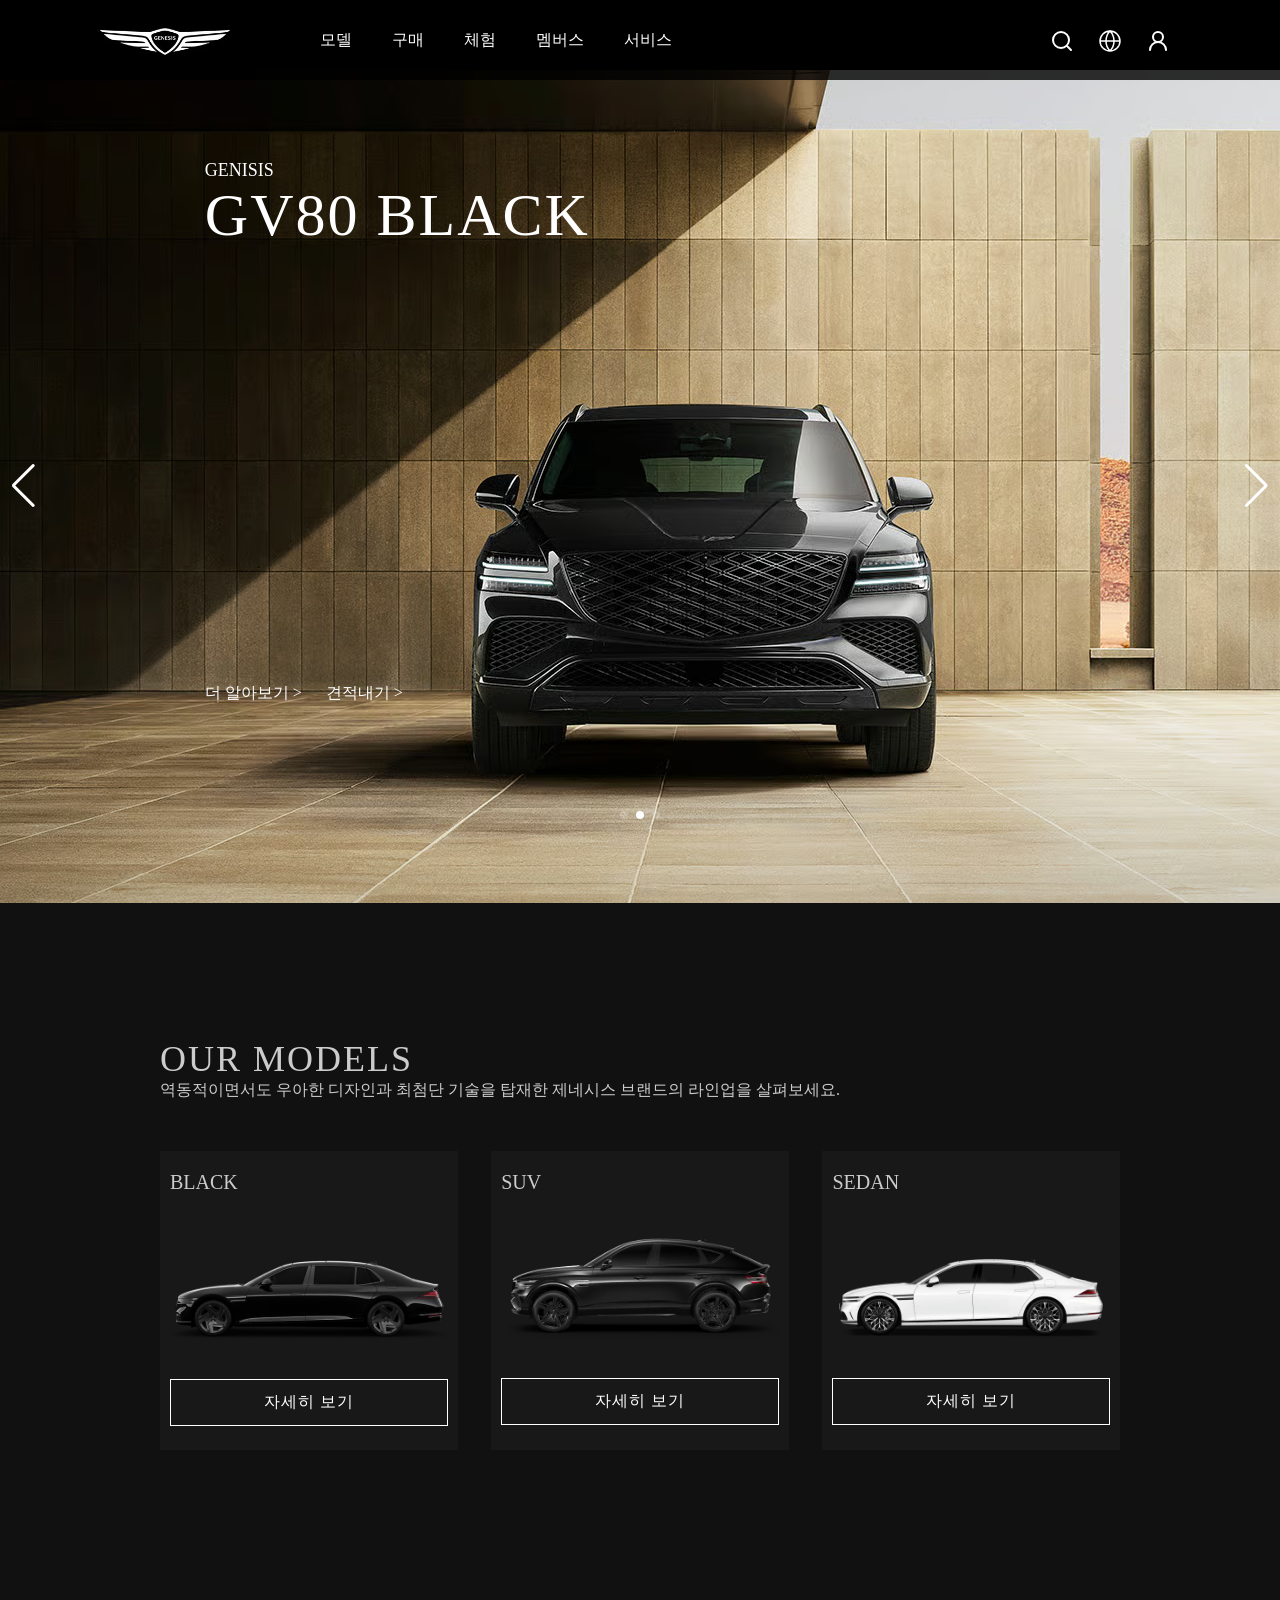
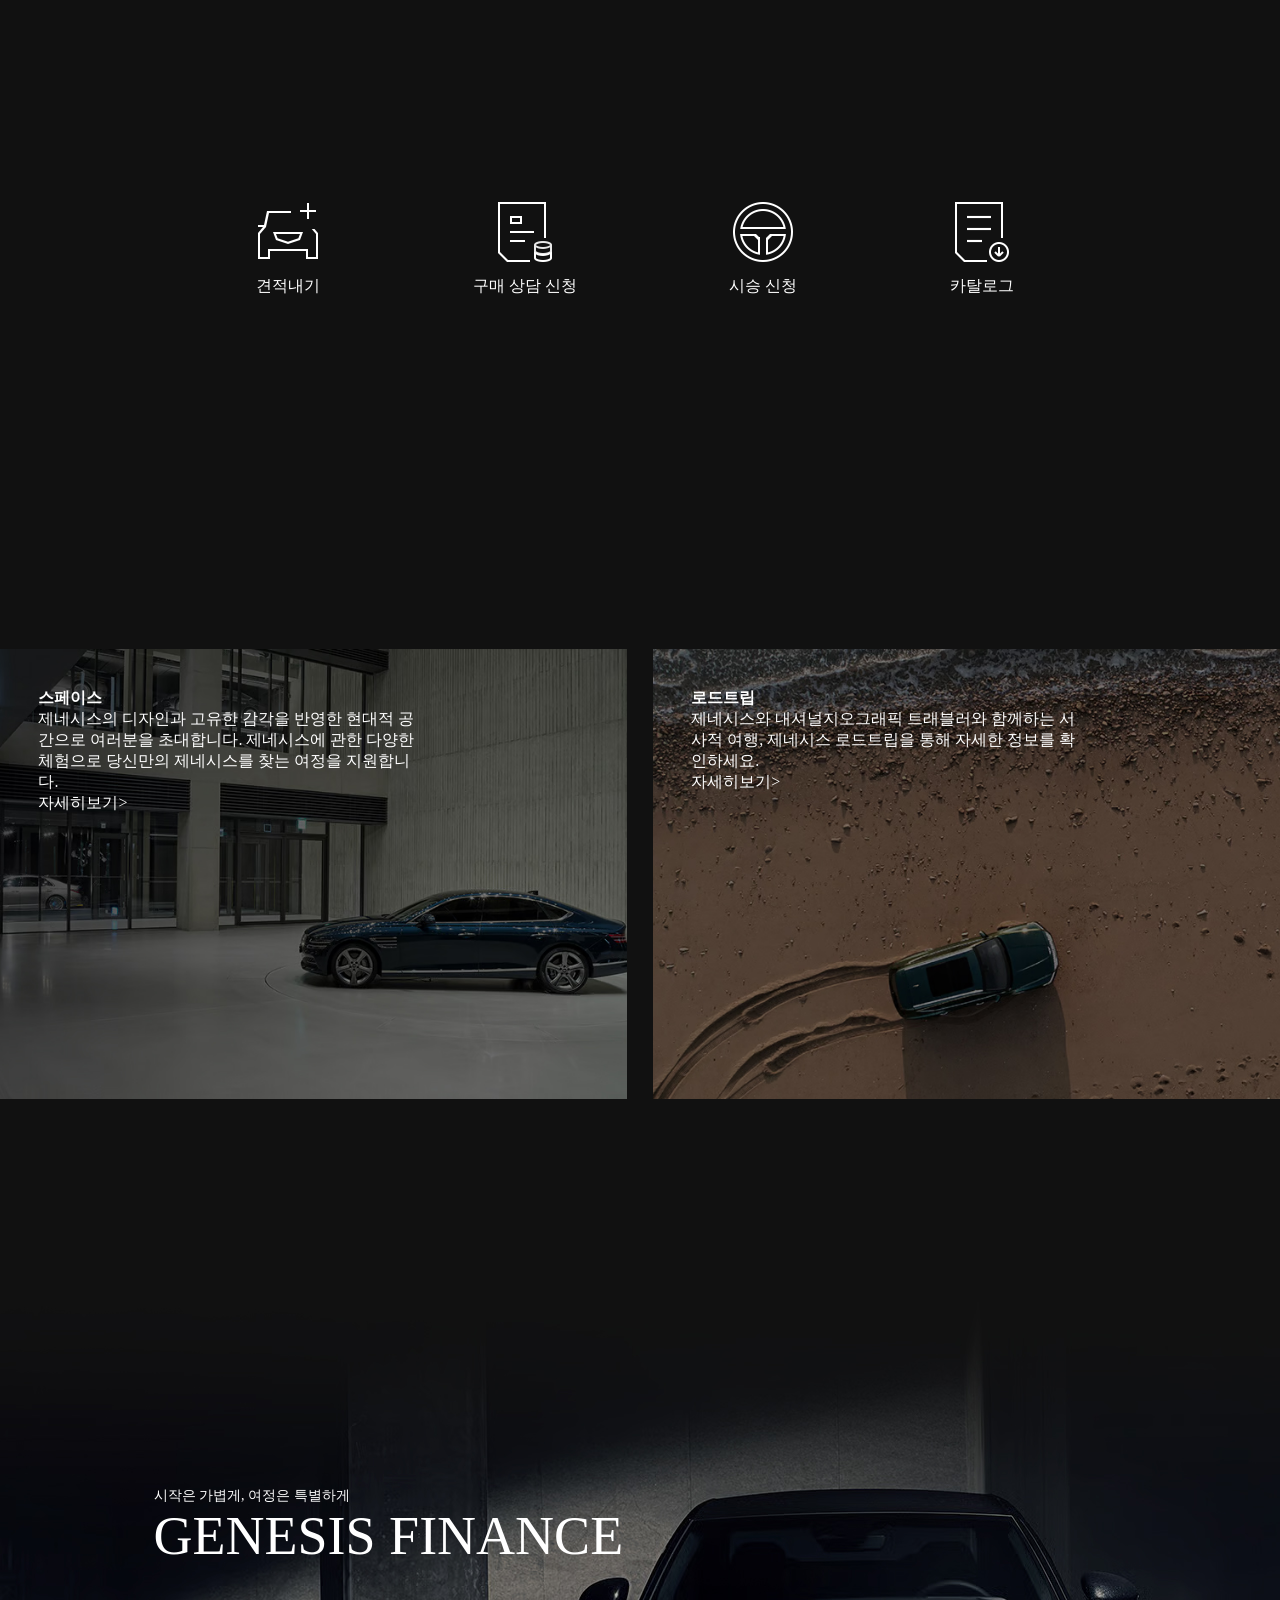
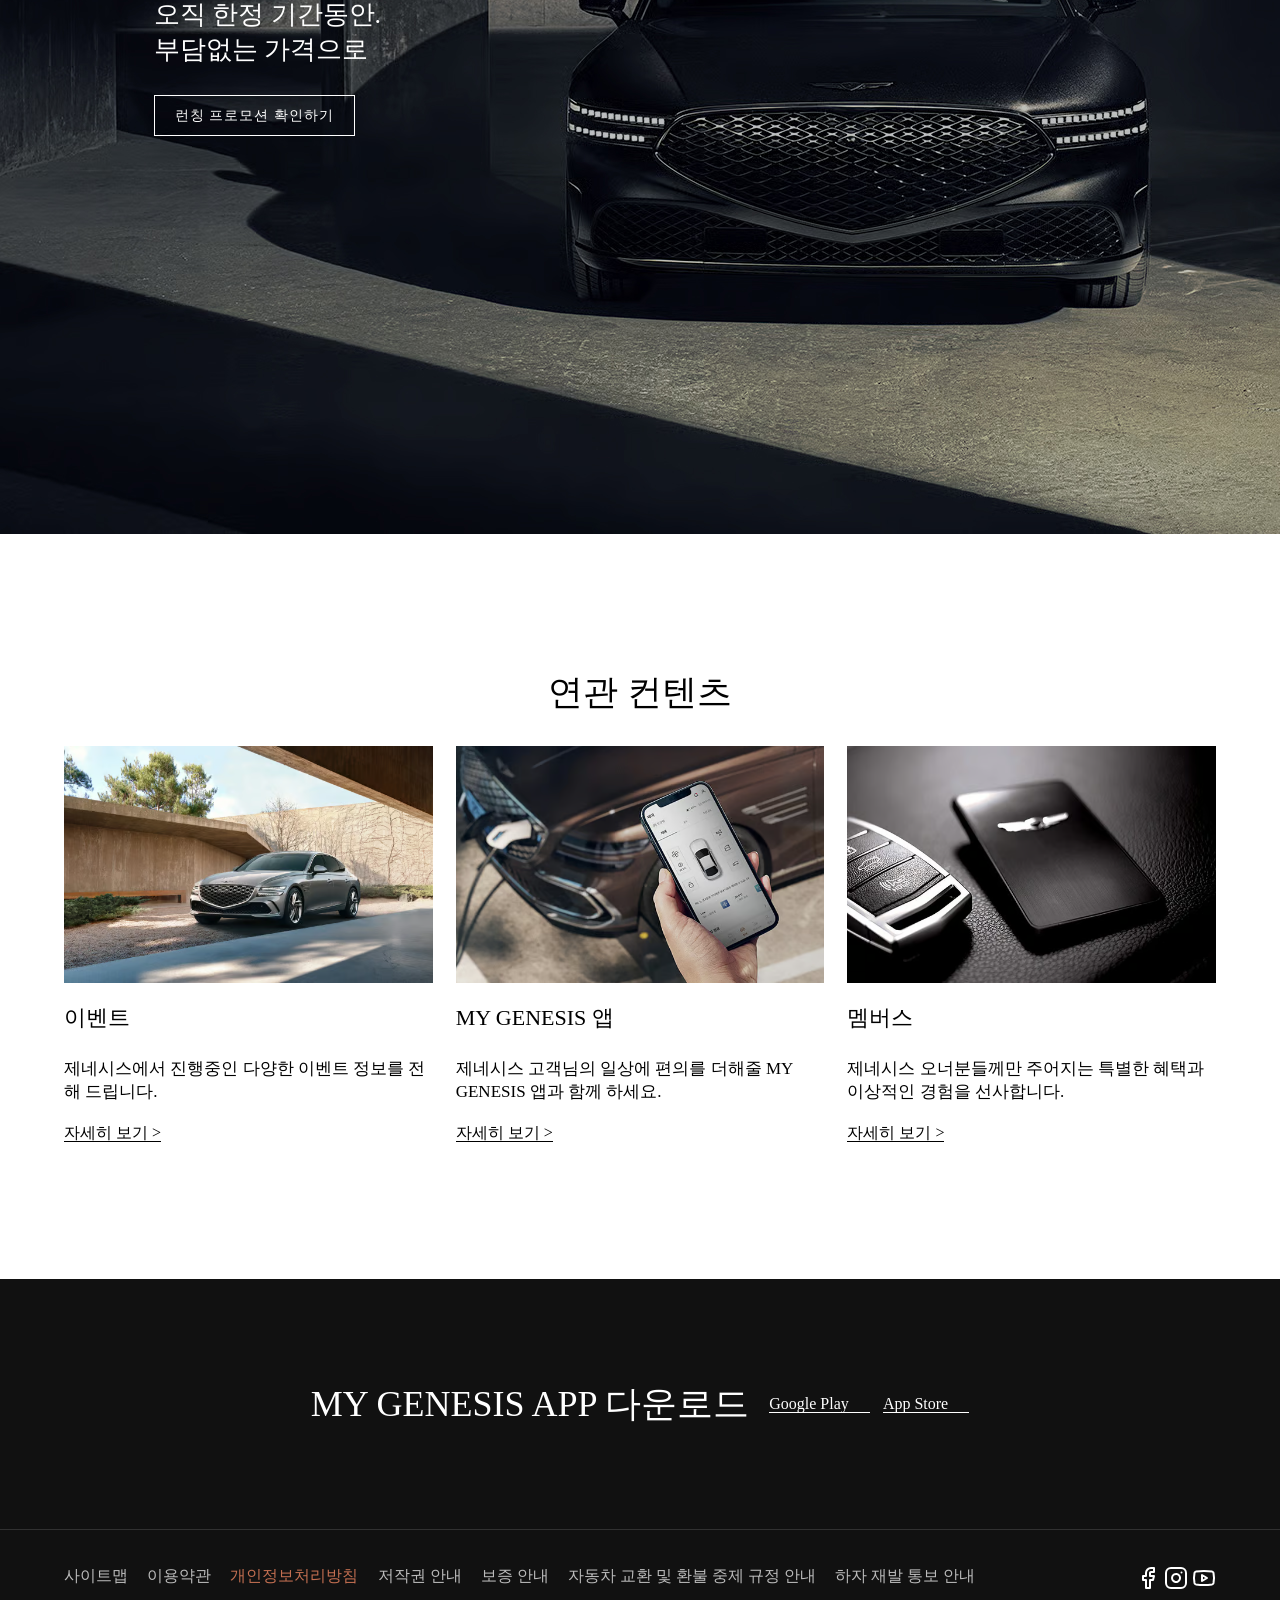
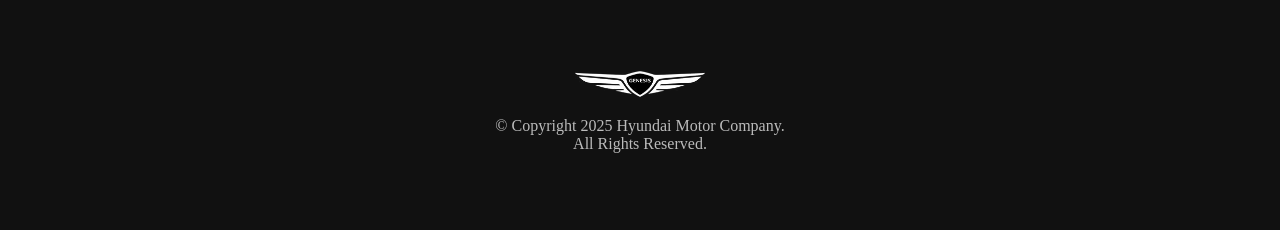
==== genesis/index.html @ d3bff8d2 "Add files via upload" ====
<!DOCTYPE html>
<html lang="en">
<head>
  <meta charset="UTF-8">
    <meta name="viewport" content="width=device-width, initial-scale=1.0">
    <title>Genesis Clone</title>

    <link rel="stylesheet" href="https://cdn.jsdelivr.net/npm/swiper@11/swiper-bundle.min.css" />
    <link rel="stylesheet" href="https://cdn.jsdelivr.net/npm/aos@2.3.4/dist/aos.css" />
    
    <link rel="stylesheet" href="css/style.css">

    <script src="https://cdn.jsdelivr.net/npm/swiper@11/swiper-bundle.min.js"></script>
    <script src="https://cdn.jsdelivr.net/npm/aos@2.3.4/dist/aos.js"></script>

    <script src="js/script.js" defer></script>

    
</head>
<body>
    <div class="wrap">
        <!--섹션1-->
        <section class="con1">
            <header>
                <h1><img src="img/logo.avif" alt="logo"></h1>
                <ul class="nav">
                    <li><a href="#">모델</a></li>
                    <li><a href="#">구매</a></li>
                    <li><a href="#">체험</a></li>
                    <li><a href="#">멤버스</a></li>
                    <li><a href="#">서비스</a></li>
                </ul>
                <ul class="header_icon">
                    <img src="img/search.svg" alt="검색">
                    <img src="img/launguage.svg" alt="언어지원">
                    <img src="img/personal.svg" alt="마이페이지">
                    <img class="hamburger" src="img/menu.svg" alt="메뉴">
                    
                </ul>
            </header>
        </section>
        <!--섹션2-->
        <section class="con2">
             <!-- Swiper -->
            <div class="swiper mySwiper">
                <div class="swiper-wrapper">
                    <!--배너1-->
                    <div class="swiper-slide Banner01">
                        <div class="banner-title">
                            <span>GENISIS</span><br>
                            <h2>GV80</h2>
                        </div>
                        <div class="banner-small-title">
                            <span>더 알아보기 > </span>
                            <span>견적내기 > </span>
                        </div>
                    </div>
                    <!--배너2-->
                    <div class="swiper-slide Banner02">
                        <div class="banner-title">
                            <span>GENISIS</span><br>
                            <h2>GV80 BLACK</h2>
                        </div>
                        <div class="banner-small-title">
                            <span>더 알아보기 > </span>
                            <span>견적내기 > </span>
                        </div>
                    </div>
                    <!--배너3-->
                    <div class="swiper-slide Banner03">
                        <div class="banner-title">
                            <span>GENISIS</span><br>
                            <h2>G90 LONG WHEEL BASE BLACK</h2>
                        </div>
                        <div class="banner-small-title">
                            <span>더 알아보기 > </span>
                            <span>견적내기 > </span>
                        </div>
                    </div>
                </div>
                <!--배너비주얼영역-->
                <div class="swiper-button-next"></div>
                <div class="swiper-button-prev"></div>
                <div class="swiper-pagination"></div>
            </div>

        </section>

        <!--섹션3-->
        <section class="con3">
            <div class="con3-inner" data-aos="fade-up">
                <div class="our-models">
                    <h2>OUR MODELS</h2>
                    <p>역동적이면서도 우아한 디자인과 최첨단 기술을 탑재한 제네시스 브랜드의 라인업을 살펴보세요.</p>
                </div>
                <div class="model-box">
                    <ul>
                        <li>
                            <strong>BLACK</strong>
                            <img src="img/black.avif" alt="블랙계열">
                            <a href="#" class="btn-genesis"><span>자세히 보기</span></a>
                        </li>
                        <li>
                            <strong>SUV</strong>
                            <img src="img/g80suv.avif" alt="suv계열">
                            <a href="#" class="btn-genesis"><span>자세히 보기</span></a>
                        </li>
                        <li>
                            <strong>SEDAN</strong>
                            <img src="img/sedan.avif" alt="sedan계열">
                            <a href="#" class="btn-genesis"><span>자세히 보기</span></a>
                        </li>
                    </ul>
                </div>
            </div>
        </section>


        <!--섹션4 - 4가지메뉴 -->
        <section class="con4">
            <div class="con4-inner">
                <ul>
                    <li>
                        <img src="img/Build.gif" alt="견적내기">
                        <div>
                            <span>견적내기</span>
                        </div>
                    </li>
                    <li>
                        <img src="img/Price.gif" alt="구매상담신청">
                        <div>
                            <span>구매 상담 신청</span>
                        </div>
                    </li>
                    <li>
                        <img src="img/Book.gif" alt="시승신청">
                        <div>
                            <span>시승 신청</span>
                        </div>
                    </li>
                    <li>
                        <img src="img/Download.gif" alt="카탈로그">
                        <div>
                            <span>카탈로그</span>
                        </div>
                    </li>
                </ul>
            </div>
        </section>
       


        <!--섹션5 2개정렬-->
        <section class="con5">
            <div class="con5-inner" data-aos="fade-up">
                <ul>
                    <li>
                        <h4>스페이스</h4>
                        <p>제네시스의 디자인과 고유한 감각을 반영한 현대적 공간으로 여러분을 초대합니다. 제네시스에 관한 다양한 체험으로 당신만의 제네시스를 찾는 여정을 지원합니다. </p>
                        <span>자세히보기></span>
                    </li>
                    <li>
                        <h4>로드트립</h4>
                        <p>제네시스와 내셔널지오그래픽 트래블러와 함께하는 서사적 여행, 제네시스 로드트립을 통해 자세한 정보를 확인하세요.</p>
                        <span>자세히보기></span>
                    </li>
                </ul>
            </div>
        </section>
        <!--섹션6 메인배너-->
        <section class="con6">
            <div class="con6-inner" data-aos="fade-up">
                <span >시작은 가볍게, 여정은 특별하게</span>
                <h4>GENESIS FINANCE</h4>
                <p>오직 한정 기간동안.<br>부담없는 가격으로</p>
                <a href="#" class="btn-genesis"><span>런칭 프로모션 확인하기</span></a>
            </div>
        </section>
        <!--섹션7 3단계-->
        <section class="con7" data-aos="fade-up">
            <div class="con7-inner ">
                <h3>연관 컨텐츠</h3>
                <ul>
                    <li>
                        <img src="img/event_car.avif" alt="이벤트">
                        <h6>이벤트</h6>
                        <p>제네시스에서 진행중인 다양한 이벤트 정보를 전해 드립니다.</p>
                        <span><a href="#">자세히 보기 ></a></span>
                    </li>
                    <li>
                        <img src="img/mygenesis_app.avif" alt="앱">
                        <h6>MY GENESIS 앱</h6>
                        <p>제네시스 고객님의 일상에 편의를 더해줄 MY GENESIS 앱과 함께 하세요.</p>
                        <span><a href="#">자세히 보기 ></a></span>
                    </li>
                    <li>
                        <img src="img/members.avif" alt="멤버스">
                        <h6>멤버스</h6>
                        <p>제네시스 오너분들께만 주어지는 특별한 혜택과 이상적인 경험을 선사합니다.</p>
                        <span><a href="#">자세히 보기 ></a></span>
                    </li>
                </ul>
            </div>
        </section>
        <section class="con8">
            <div class="con8-inner">
                <div>MY GENESIS APP 다운로드</div>
                <div class="app-store">
                    <span>Google Play</span>
                    <span>App Store</span>
                </div>
            </div>
        </section>
        <footer>
            <div class="footer-inner">
                <div class="menu">
                    <ul>
                        <li><a href="#">사이트맵</a></li>
                        <li><a href="#">이용약관</a></li>
                        <li><a href="#">개인정보처리방침</a></li>
                        <li><a href="#">저작권 안내</a></li>
                        <li><a href="#">보증 안내</a></li>
                        <li><a href="#">자동차 교환 및 환불 중제 규정 안내</a></li>
                        <li><a href="#">하자 재발 통보 안내</a></li>
                    </ul>
                    <div class="sns">
                        <img src="img/facebook.svg" alt="페이스북">
                        <img src="img/instagram.svg" alt="인스타그램">
                        <img src="img/youtube.svg" alt="유투브">
                    </div>
                </div>
                <div class="copyright">
                    <img src="img/logo.avif" alt="하단로고">
                    <p>© Copyright 2025 Hyundai Motor Company. <br>
                        All Rights Reserved.
                    </p>
                    
                </div>
            </div>
        </footer>
    </div>

        <!-- 모바일 메뉴 오버레이 -->
    <div class="mobile-menu">
    <div class="menu-header">
        <img src="img/logo.avif" alt="logo" class="menu-logo">
        <img src="img/close.svg" alt="close" class="menu-close">
    </div>
    <ul>
        <li><a href="#">모델</a></li>
        <li><a href="#">구매</a></li>
        <li><a href="#">체험</a></li>
        <li><a href="#">멤버스</a></li>
        <li><a href="#">서비스</a></li>
    </ul>
    </div>
    



</body>
</html>
---- genesis/css/style.css ----
/* reset */
    * {margin: 0;padding: 0; box-sizing: border-box;}
    html, body, div, span, applet, object, iframe, h1, h2, h3, h4, h5, h6, p, blockquote, pre, a, abbr, acronym, address, big, cite, code, del, dfn, em, font, img, ins, kbd, q, s, samp, small, strike, strong, sub, sup, tt, var, b, u, i, center, dl, dt, dd, ol, ul, li, fieldset, form, label, legend, table, tbody, tfoot, thead, tr, th, td{margin:0;padding:0;}
    h1, h2, h3, h4, h5, h6 {font-weight: 700; font-size: inherit;}
    a {color: inherit; text-decoration: inherit;}
    img {vertical-align: middle;}
    a img {border: none;}
    li {list-style: none;}
    address, em, i {font-style: normal;}
    a:focus {outline: none}
    button:focus {outline: none}

    /*스와이퍼 설정------------------------*/
    html,
    body {
      position: relative;
      height: 100%;
    }

     .swiper {
      width: 100%;
      height: 100%;
    }

    .swiper-slide {
      text-align: center;
      font-size: 18px;
      background: #444;
      display: flex;
      justify-content: center;
      align-items: center;
    }

    .swiper-slide img {
      display: block;
      width: 100%;
      height: 100%;
      object-fit: cover;
    }
    .swiper-button-next,
    .swiper-button-prev{
        color: white;
    }





    /*스와이퍼 디자인*/
    .Banner01{
        background-image: url("../img/main-key-visual01.avif");
            height: 100vh;
            background-size: cover;
            background-repeat: no-repeat;
            background-position: center center;
    }
    .Banner02{
        background-image: url("../img/main-key-visual02.avif");
            height: 100vh;
            background-size: cover;
            background-repeat: no-repeat;
            background-position: center center;
    }
    .Banner03{
        background-image: url("../img/main-key-visual03.avif");
            height: 100vh;
            background-size: cover;
            background-repeat: no-repeat;
            background-position: center center;
    }

    /*스와이퍼 공통 디자인*/
    
    .swiper-slide .banner-title{
        position: absolute;
        top: 10vh;
        text-align: left;
        left: 16vw;
        color: white;
    }
    .swiper-slide .banner-small-title{
        position: absolute;
        top: 68vh;
        left: 16vw;
    }
    .banner-title h2{
        font-size: 60px;
        font-weight: 300;
        letter-spacing: 2px;
    }
    .banner-small-title span{
        margin-right: 20px;
        font-size: 16px;
        color: white;
    }
    .swiper-pagination-bullet{
        background-color: white;
    }
    .swiper-pagination-bullet-active {
    opacity: var(--swiper-pagination-bullet-opacity, 1);
    background: white;
    }

    .swiper-pagination{
        margin-bottom: 8vh;
    }




    /*공통------------------------------------*/
        .wrap{
            width: 100%;
            overflow: hidden;
            position: relative;
        }
        /*헤드*/
        .con1{
            /* border: 1px solid red; */
            background-color: rgb(0, 0, 0);
            color: white;
            height: 70px;
            line-height: 70px;
        }
        header {
    /* 기존 스타일 유지 */
    display: flex;
    flex-direction: row;
    justify-content: space-between;
    align-items: center; /* 세로 가운데 정렬 추가 */
    padding: 0 100px;
    height: 80px; /* 헤더 높이를 고정해야 서브메뉴 위치 잡기가 좋습니다 */
    
    /* 추가될 스타일 */
    position: relative; 
    width: 100%;
    z-index: 1000;
    background-color: rgba(0,0,0,0.8); /* 배경색이 있어야 메뉴가 잘 보여요 */
}
        header h1{
            margin-right: 70px;
        }
        header h1 img{
            width: 130px;
        }
        header ul.nav{
            display: flex;
            flex-direction: row;
            flex: 1;
            
        }  
        header ul.nav li a{
            padding: 20px 20px;
        }

        .header_icon img{
            padding: 10px;
            cursor: pointer;
        }
        


        /*메인배너*/
        .con2{
            /* border: 1px solid green; */
            height: 92.5vh;
            
        }

        /*con3 - our models*/
        .con3{
            background-color: rgb(17, 17, 17);
            padding: 15vh 0;
            color: #ccc;
        }
        .con3-inner{
            width: 75%;
            margin: 0 auto;
        }
        .con3 .our-models{
            padding-bottom: 50px;
        }
        .con3 .our-models h2{
            font-size: 36px;
            font-weight: 300;
            letter-spacing: 2px;
        }
         .con3 .model-box ul{
            display: flex;
            justify-content: space-between;
         }
         .con3 .model-box ul li{
            background-color: rgb(24, 24, 24);
            width: 31%;
            padding: 20px 10px;
         }
         .con3 .model-box ul li strong{
            font-size: 20px;
            font-weight: 300;
         }

         .con3 .model-box ul li img{
            width: 100%;
            margin:40px 0;
         }
         .con3 .model-box ul li a{
            
            width: 100%;
            border: 1px solid white;
            text-align: center;
            display: inline-block;
            padding: 12px 0;
         }
        /*con3 - our models*/
        /*버튼효과------------------------------------------*/
        .btn-genesis {
        position: relative;
        padding: 14px 48px;
        border: 1px solid #fff;
        background: transparent;
        color: #fff;
        font-size: 16px;
        font-weight: 500;
        letter-spacing: 1px;
        cursor: pointer;
        overflow: hidden;
        transition: color 0.3s ease, border-color 0.3s ease;
        display: inline-block;
        text-align: center;
        }

        .btn-genesis::before {
        content: "";
        position: absolute;
        inset: 0;
        background: #fff;
        transform: scaleX(0);
        transform-origin: left center;
        transition: transform 0.6s cubic-bezier(0.77, 0, 0.175, 1);
        z-index: 1;
        }

        .btn-genesis:hover::before {
        transform: scaleX(1);
        }

        .btn-genesis:hover {
        color: #000;            /* 글씨색 검정으로 변경 */
        border-color: transparent;
        }

        .btn-genesis span {
        position: relative;
        z-index: 2;
        }







        







        /*con4 */
        .con4{
            background-color:rgb(17, 17, 17);
            color: white;
            text-align: center;
            padding: 13vh 0;
        }
        .con4-inner{
            width: 60%;
            margin: 0 auto;
            padding: 100px 0;
        }
        .con4-inner ul{
            display: flex;
            justify-content: space-between;
        }
        .con4-inner ul li{
            margin-right:10px;
            cursor: pointer;
        }
        .con4-inner ul li div{
            margin-top: 14px;
        }


        .con4-inner ul li img{
            animation-name: loop-animation;
            animation-duration: 2.5s; /* 애니메이션 재생 시간 */
            animation-iteration-count: infinite; /* 무한 반복 */
        }



        @keyframes loop-animation {
        from { transform: scale(0.9,0.9); }
        to { transform: scale(1.2,1.2); }
        }


        .con4-inner ul li:nth-child(3) img{
            animation-name: loop-circle-animation;
            animation-duration: 2.5s; /* 애니메이션 재생 시간 */
            animation-iteration-count: infinite; /* 무한 반복 */
        }
        @keyframes  loop-circle-animation {
        from { transform: rotate(0deg); }
        to { transform: rotate(360deg); }
        }

        /*con5 */
        .con5{
            background-color: rgb(17, 17, 17);
            padding: 15vh 0;
        }
        .con5 .con5-inner{
            width: 100%;
            color: white;
        }

        .con5-inner ul{
            display: flex;
            flex-direction: row;
            justify-content: space-between;
            gap: 20px;
        }
        .con5-inner ul li{
            width: 49%;
            height: 50vh;
            padding: 3vw 16vw 0 3vw;
        }
        

        .con5-inner li:first-child{
            background-image: url("../img/genesis-kr-main-road-trip-16-desktop-960\ x\ 540-ko.avif.jpg");
            background-size: cover;
            background-repeat: no-repeat;
            background-position: center center;
        }
        .con5-inner li:last-child{
            background-image: url("../img/genesis-kr-main-space-15-desktop-960x540-ko.avif.jpg");
            background-size: cover;
            background-repeat: no-repeat;
            background-position: center center;
        }
        
        /*con6 */
        .con6{
            background-image: url("../img/sub_background.jpg");
            height: 100vh;
            background-size: cover;
            background-repeat: no-repeat;
            background-position: center center;
            position: relative;
        }
        .con6 .con6-inner{
            margin:  0 auto;
            position: absolute;
            top: 28vh;
            left: 12vw;
            color: white;
        }
        .con6 .con6-inner span{
            font-size: 14px;
            font-weight: 300;
            margin-bottom: 20px;
        }
        .con6 .con6-inner h4{
            font-size: 54px;
            font-weight: 300;
            margin-bottom: 30px;
        }
        .con6 .con6-inner p{
            font-size: 26px;
        }
        .con6 .con6-inner a{
            border:  1px solid white;
            padding: 10px 20px;
            margin-top: 28px;
            display: inline-block;
        }

        

        /*con7 */
        .con7-inner{
            width: 90%;
            margin:  0 auto;
            margin-top: 15vh;
            margin-bottom: 15vh;
        }
        .con7-inner h3{
            text-align: center;
            font-size: 35px;
            font-weight: 500;
            margin-bottom: 30px;
        }
        .con7-inner ul{
            display: flex;
            justify-content: space-between;
        }
        .con7-inner ul li{
            width: 32%;
        }
        .con7-inner ul li img{
            width: 100%;
            margin-bottom: 20px;
        }
        .con7-inner ul li h6{
            margin-bottom: 24px;
            font-size: 22px;
            font-weight: 500;
        }
        .con7-inner ul li p{
            font-size: 17px;
            margin-bottom: 20px;
        }

        .con7-inner ul li span{
            border-bottom: 1px solid black;
        }





         /*con8 */
        .con8{
            background-color: rgb(17, 17, 17);
            color: white;
        }
        .con8-inner{
            padding: 13vh 0;
            display: flex;
            flex-direction: row;
            border-bottom: 1px solid rgb(49, 49, 49);
            justify-content: center;
            gap: 20px;
            line-height: 100%;
        }
        .con8-inner div:first-child{
            font-size: 36px;
            font-weight: 200;
        }

        .con8-inner .app-store span{
            border-bottom: 1px solid white;
        }

        .con8-inner .app-store span:first-child{
            margin-right: 10px;
        }
        
        .con8-inner .app-store span::after{
            content: ""; /* 이게 필수야! */
            background: url("img/ico-new-window.avif") no-repeat center center;
            display: inline-block;   
            height: 10px;   
            width: 10px;     
            margin: 0 3px 0 8px;
            background-size: contain; 
        }





        /*푸터 */
        footer{
            height: 300px;
            background-color: rgb(17, 17, 17);
            color: #bbbbbb;
        }
        
        .footer-inner{
            width: 90%;
            margin: 0 auto;
        }
        /*푸터 - 메뉴*/
        .footer-inner .menu{
            display: flex;
            justify-content: space-between;
            padding: 4vh 0;
            
        }
        .footer-inner .menu ul{
            display: flex;
        }
        .footer-inner .menu ul li{
            margin-left: 1.5vw;
        }
        .footer-inner .menu ul li:first-child{
            margin-left: 0;
        }
        .footer-inner .menu ul li:nth-child(3) a{
            color: #c36f51;
        }

         
        /*푸터 - 코피라잇*/
        footer .copyright{
            text-align: center;
            padding: 5vh 0;
        }
        footer .copyright img{
            width: 130px;
            margin-bottom: 20px;
        }
        

        /*미디어쿼리*/
         @media screen and (min-width: 1001px) and (max-width: 1920px){
         .hamburger{
            display: none;
        }
        }
        
        @media (max-width: 1000px) {
        header ul.nav {
            display: none;
        }
         }

        @media (max-width: 768px) {
        header {
            padding: 0 20px;
        }
        }




        /**/
        /* 햄버거 메뉴 오버레이 */
    .mobile-menu {
    position: fixed;
    top: 0; left: 0;
    width: 100%; height: 100vh;
    background: black;
    color: white;
    display: flex;
    flex-direction: column;
    justify-content: center;
    align-items: center;
    gap: 50px;
    transform: translateY(-100%);
    opacity: 0;
    transition: all 0.6s ease;
    z-index: 999;
    }

    .mobile-menu.active {
    transform: translateY(0);
    opacity: 1;
    }

    /* 메뉴 상단 (로고 + 닫기 버튼) */
    .mobile-menu .menu-header {
    position: absolute;
    top: 40px;
    left: 50%;
    transform: translateX(-50%);
    width: 85%;
    display: flex;
    justify-content: space-between;
    align-items: center;
    }

    .menu-header .menu-logo {
    width: 120px;
    }

    .menu-header .menu-close {
    width: 24px;
    cursor: pointer;
    }

    /* 햄버거 메뉴 항목 */
    .mobile-menu ul {
    display: flex;
    justify-content: center;
    gap: 50px;
    font-size: 26px;
    font-weight: 300;
    letter-spacing: 1px;
    width: 100%;
    }
    .mobile-menu ul li {
        padding-bottom: 15px;
        border-bottom: 1px solid rgb(48, 48, 48);
        font-size: 17px;
    }
    .mobile-menu ul li a {
    color: white;
    text-decoration: none;
    transition: opacity 0.3s ease;
    }
    .mobile-menu ul li a:hover {
    opacity: 0.6;
    }

    /* 타블렛-모바일일 때 세로 정렬 */
    @media (max-width: 1920px) {
    .mobile-menu ul {
        flex-direction: column;
        gap: 30px;
        text-align: center;
    }
    }
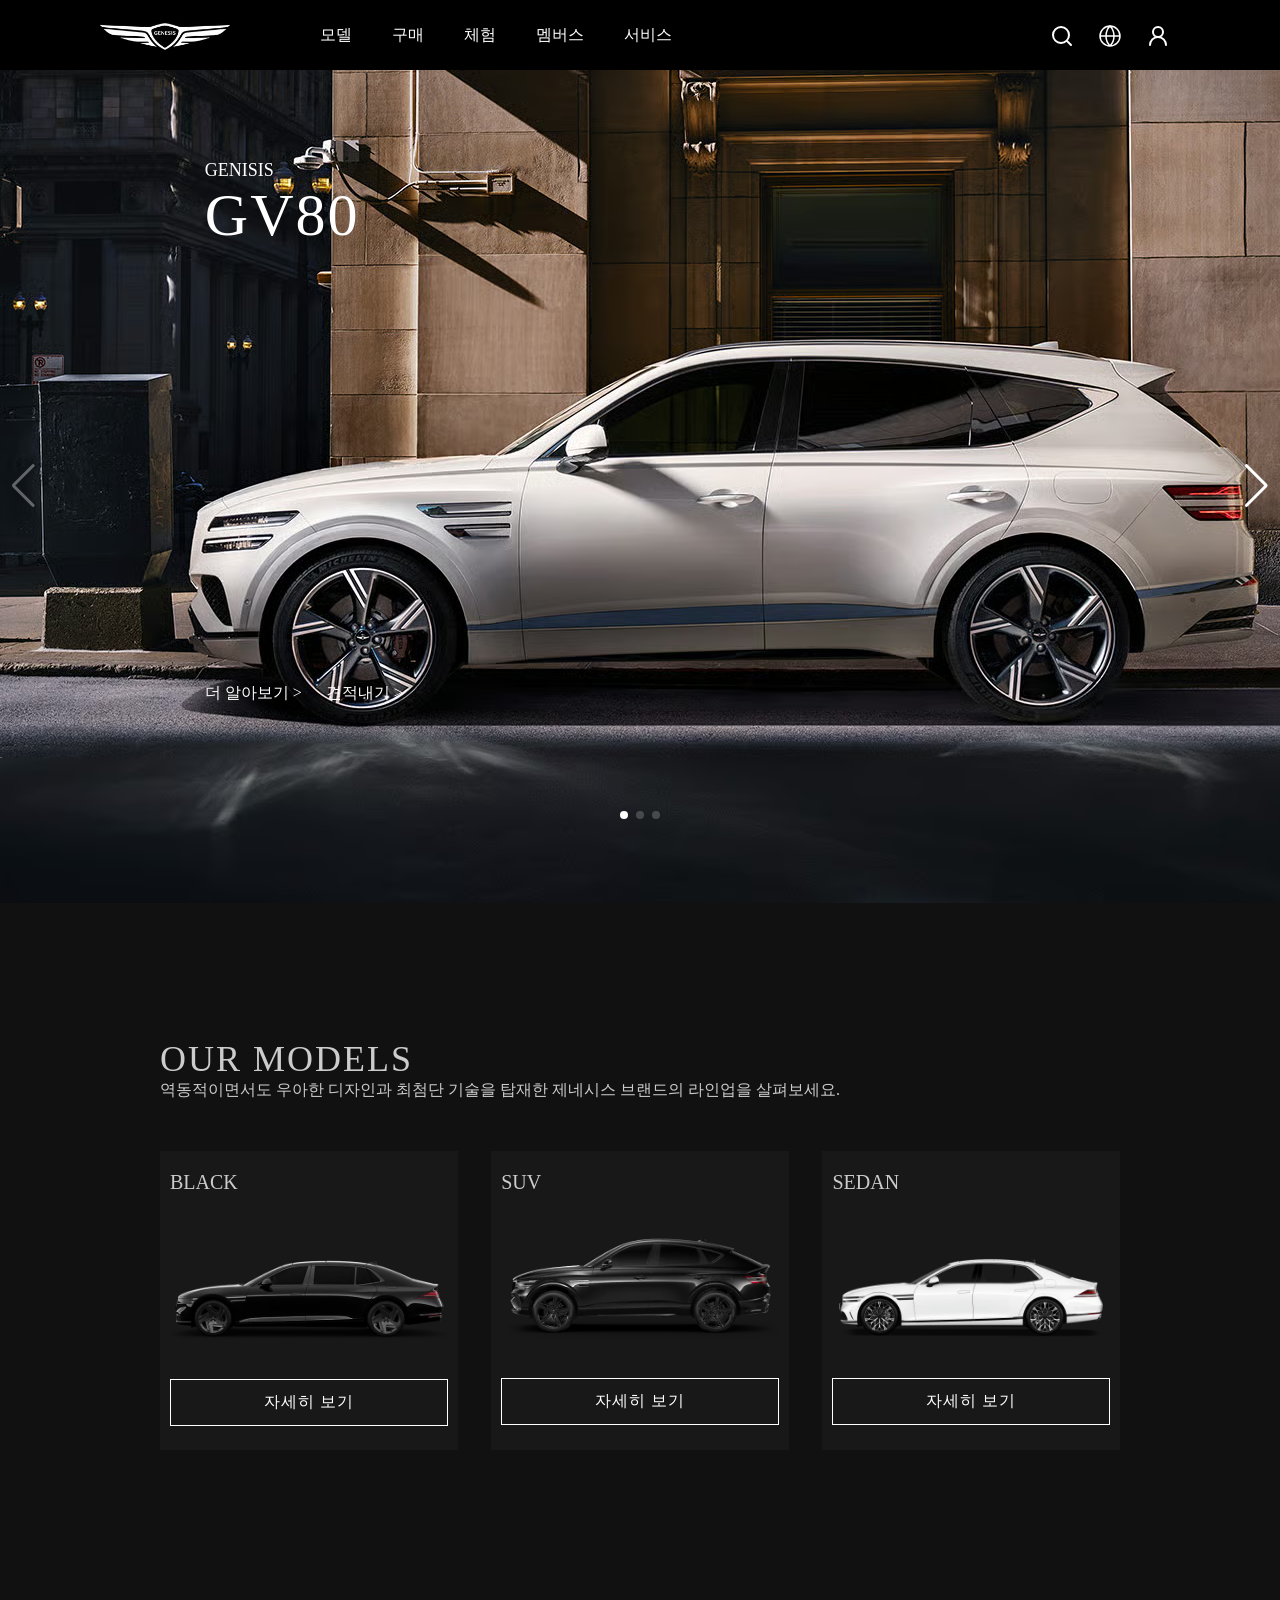
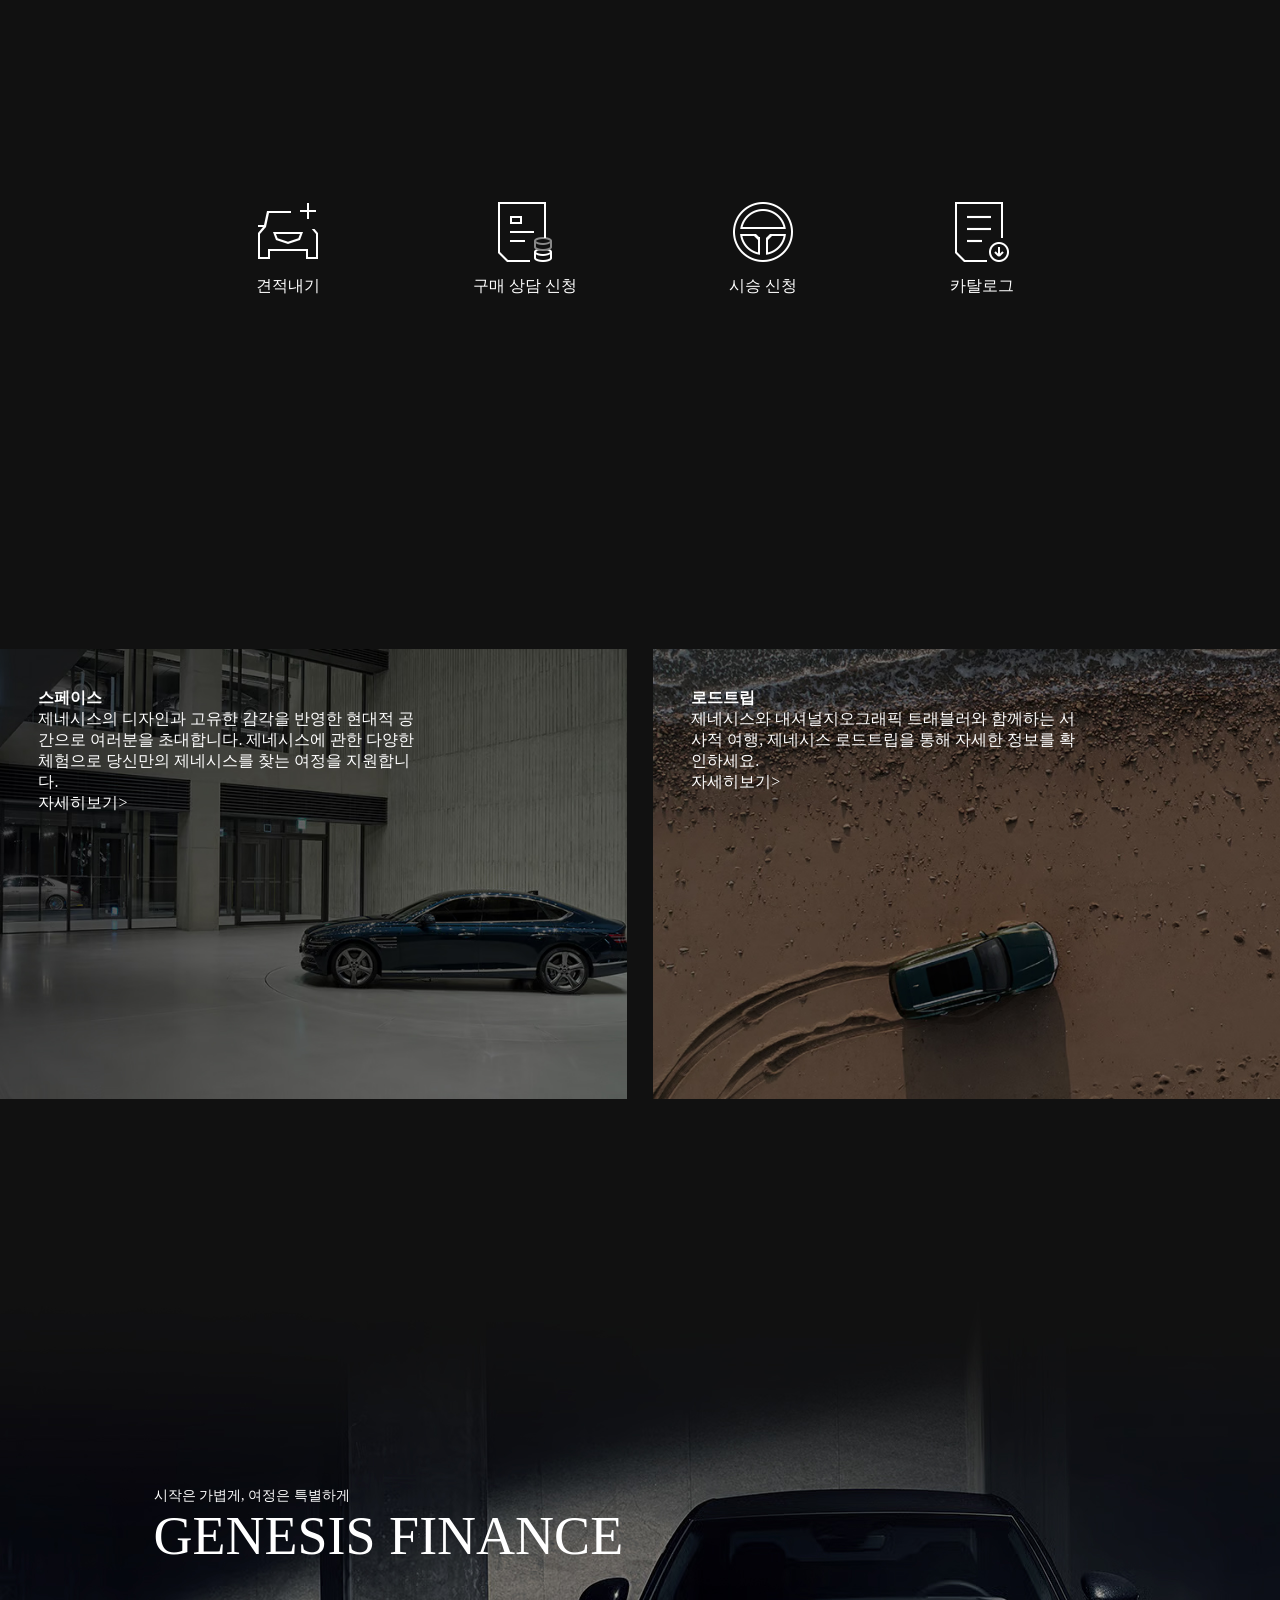
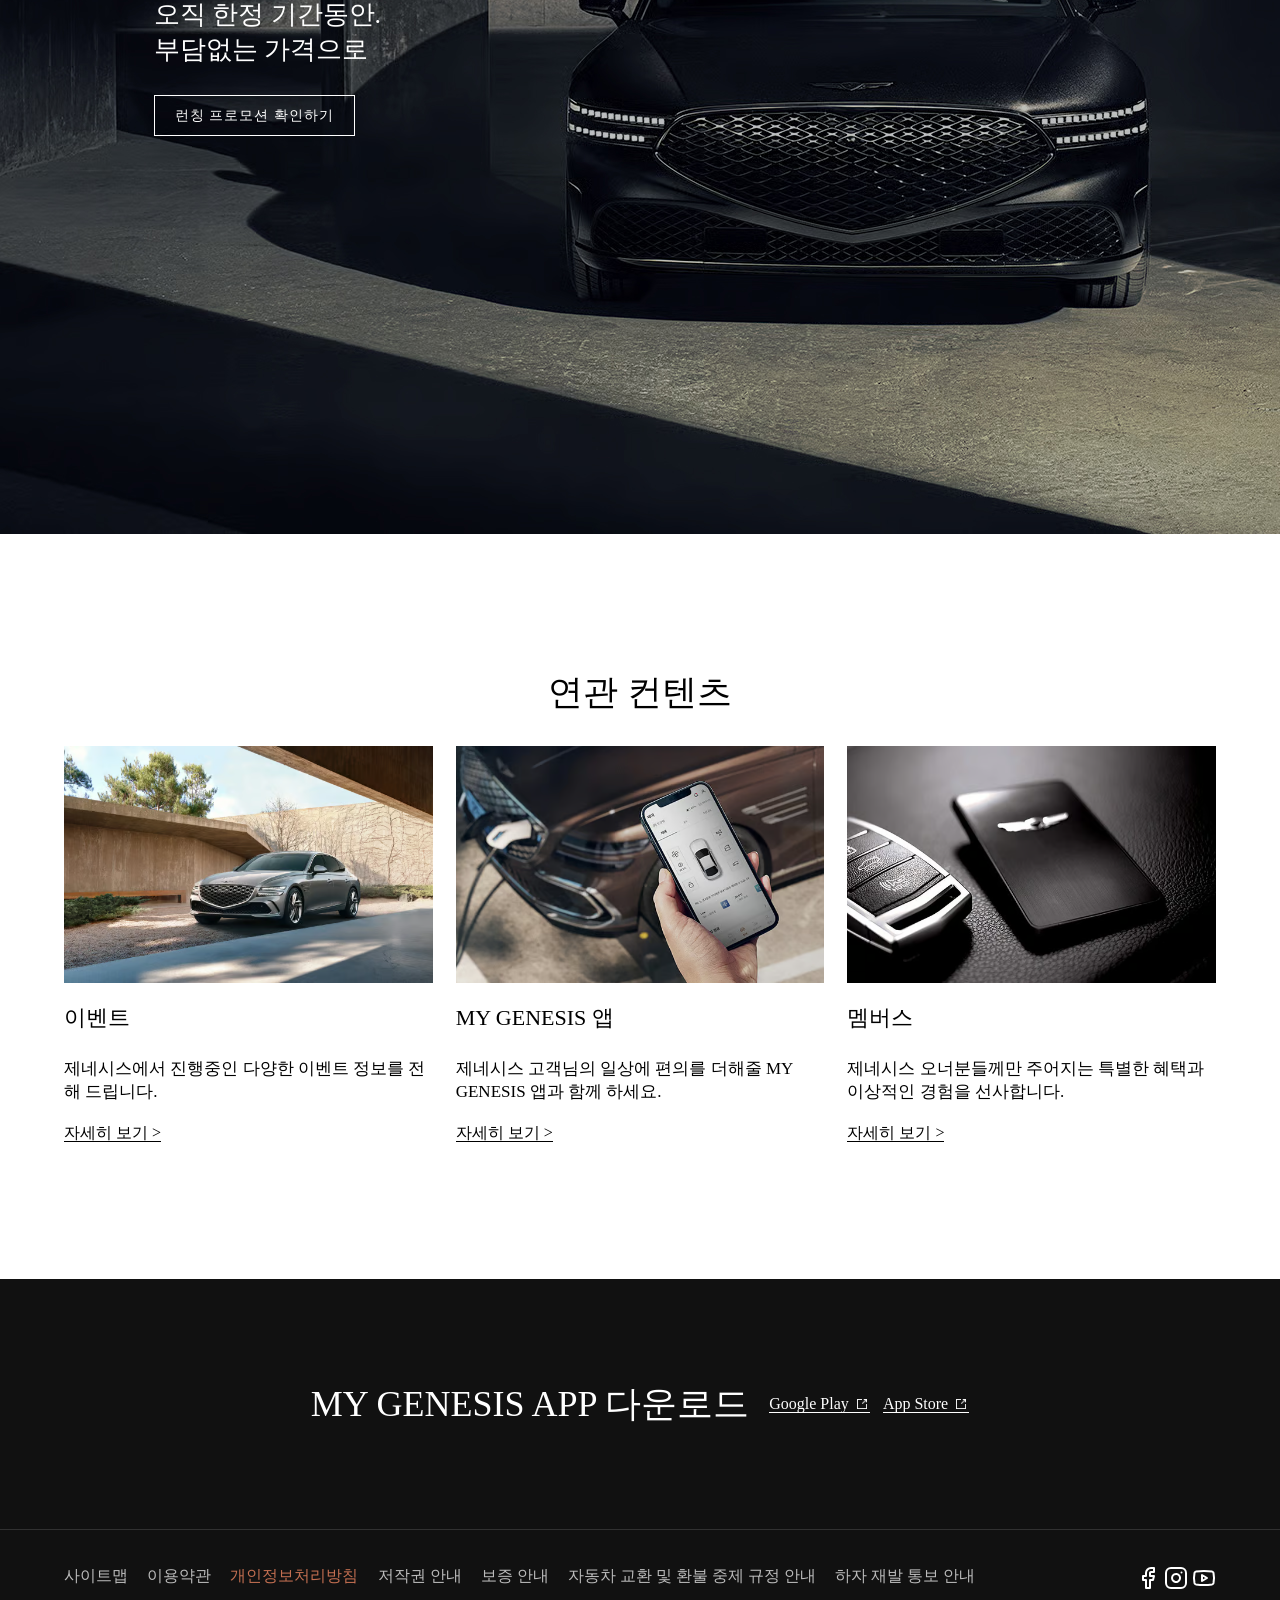
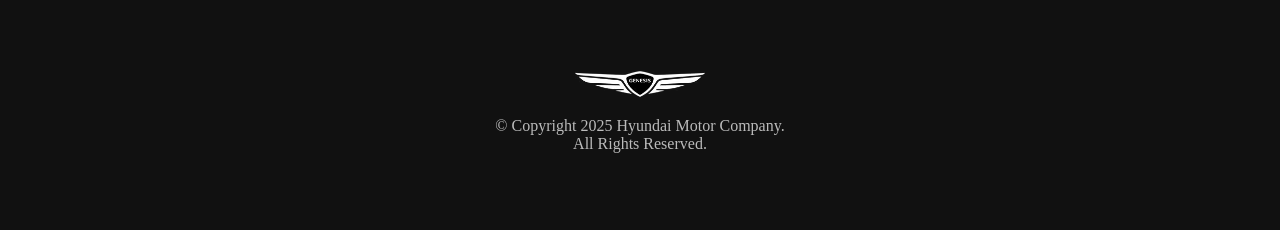
==== commit 89f9b247: "Add files via upload" ====
--- a/genesis/index.html
+++ b/genesis/index.html
@@ -1,21 +1,22 @@
 <!DOCTYPE html>
 <html lang="en">
 <head>
-  <meta charset="UTF-8">
+    <meta charset="UTF-8">
     <meta name="viewport" content="width=device-width, initial-scale=1.0">
-    <title>Genesis Clone</title>
-
-    <link rel="stylesheet" href="https://cdn.jsdelivr.net/npm/swiper@11/swiper-bundle.min.css" />
-    <link rel="stylesheet" href="https://cdn.jsdelivr.net/npm/aos@2.3.4/dist/aos.css" />
+    <title>Document</title>
+
+    <!-- Link Swiper's CSS -->
+  <link rel="stylesheet" href="https://cdn.jsdelivr.net/npm/swiper@11/swiper-bundle.min.css" />
+<link rel="stylesheet" href="css/style.css">
+
+<!--AOS(Animate On Scroll) 오픈소스 라이브러리 -스르륵 글씨효과  -->
+  <link rel="stylesheet" href="https://cdn.jsdelivr.net/npm/aos@2.3.4/dist/aos.css" />
+<script src="https://cdn.jsdelivr.net/npm/aos@2.3.4/dist/aos.js"></script>
+
+
+    <style>
     
-    <link rel="stylesheet" href="css/style.css">
-
-    <script src="https://cdn.jsdelivr.net/npm/swiper@11/swiper-bundle.min.js"></script>
-    <script src="https://cdn.jsdelivr.net/npm/aos@2.3.4/dist/aos.js"></script>
-
-    <script src="js/script.js" defer></script>
-
-    
+    </style>
 </head>
 <body>
     <div class="wrap">
@@ -255,6 +256,62 @@
     </ul>
     </div>
     
+  <!-- Swiper JS -->
+  <script src="https://cdn.jsdelivr.net/npm/swiper@11/swiper-bundle.min.js"></script>
+
+  <!-- Initialize Swiper -->
+  <script>
+    var swiper = new Swiper(".mySwiper", {
+      spaceBetween: 30,
+      centeredSlides: true,
+      autoplay: {
+        delay: 1800,
+        disableOnInteraction: false,
+      },
+      pagination: {
+        el: ".swiper-pagination",
+        clickable: true,
+      },
+      navigation: {
+        nextEl: ".swiper-button-next",
+        prevEl: ".swiper-button-prev",
+      },
+
+      effect: 'fade',
+        fadeEffect: {
+          crossFade: true,
+        },
+
+
+    });
+    
+  </script>
+
+<!--AOS(Animate On Scroll) 오픈소스 라이브러리-->
+  <script>
+  AOS.init({
+    duration: 1500, // 애니메이션 속도 (1초)
+    once: true,     // 한 번만 실행
+  });
+</script>
+
+
+
+<script>
+  const menuBtn = document.querySelector('.header_icon img:last-child');
+  const mobileMenu = document.querySelector('.mobile-menu');
+  const closeBtn = document.querySelector('.menu-close');
+
+  menuBtn.addEventListener('click', () => {
+    mobileMenu.classList.add('active');
+    document.body.style.overflow = 'hidden'; // 배경 스크롤 방지
+  });
+
+  closeBtn.addEventListener('click', () => {
+    mobileMenu.classList.remove('active');
+    document.body.style.overflow = 'auto';
+  });
+</script>
 
 
 
--- a/genesis/css/style.css
+++ b/genesis/css/style.css
@@ -1,4 +1,4 @@
-        /* reset */
+    /* reset */
     * {margin: 0;padding: 0; box-sizing: border-box;}
     html, body, div, span, applet, object, iframe, h1, h2, h3, h4, h5, h6, p, blockquote, pre, a, abbr, acronym, address, big, cite, code, del, dfn, em, font, img, ins, kbd, q, s, samp, small, strike, strong, sub, sup, tt, var, b, u, i, center, dl, dt, dd, ol, ul, li, fieldset, form, label, legend, table, tbody, tfoot, thead, tr, th, td{margin:0;padding:0;}
     h1, h2, h3, h4, h5, h6 {font-weight: 700; font-size: inherit;}
@@ -122,21 +122,12 @@
             height: 70px;
             line-height: 70px;
         }
-        header {
-    /* 기존 스타일 유지 */
-    display: flex;
-    flex-direction: row;
-    justify-content: space-between;
-    align-items: center; /* 세로 가운데 정렬 추가 */
-    padding: 0 100px;
-    height: 80px; /* 헤더 높이를 고정해야 서브메뉴 위치 잡기가 좋습니다 */
-    
-    /* 추가될 스타일 */
-    position: relative; 
-    width: 100%;
-    z-index: 1000;
-    background-color: rgba(0,0,0,0.8); /* 배경색이 있어야 메뉴가 잘 보여요 */
-}
+        header{
+            display: flex;
+            flex-direction: row;
+            justify-content: space-between;
+            padding: 0 100px;
+        }
         header h1{
             margin-right: 70px;
         }
@@ -147,7 +138,6 @@
             display: flex;
             flex-direction: row;
             flex: 1;
-            
         }  
         header ul.nav li a{
             padding: 20px 20px;
@@ -462,7 +452,7 @@
         
         .con8-inner .app-store span::after{
             content: ""; /* 이게 필수야! */
-            background: url("img/ico-new-window.avif") no-repeat center center;
+            background: url("../img/ico-new-window.avif") no-repeat center center;
             display: inline-block;   
             height: 10px;   
             width: 10px;     
